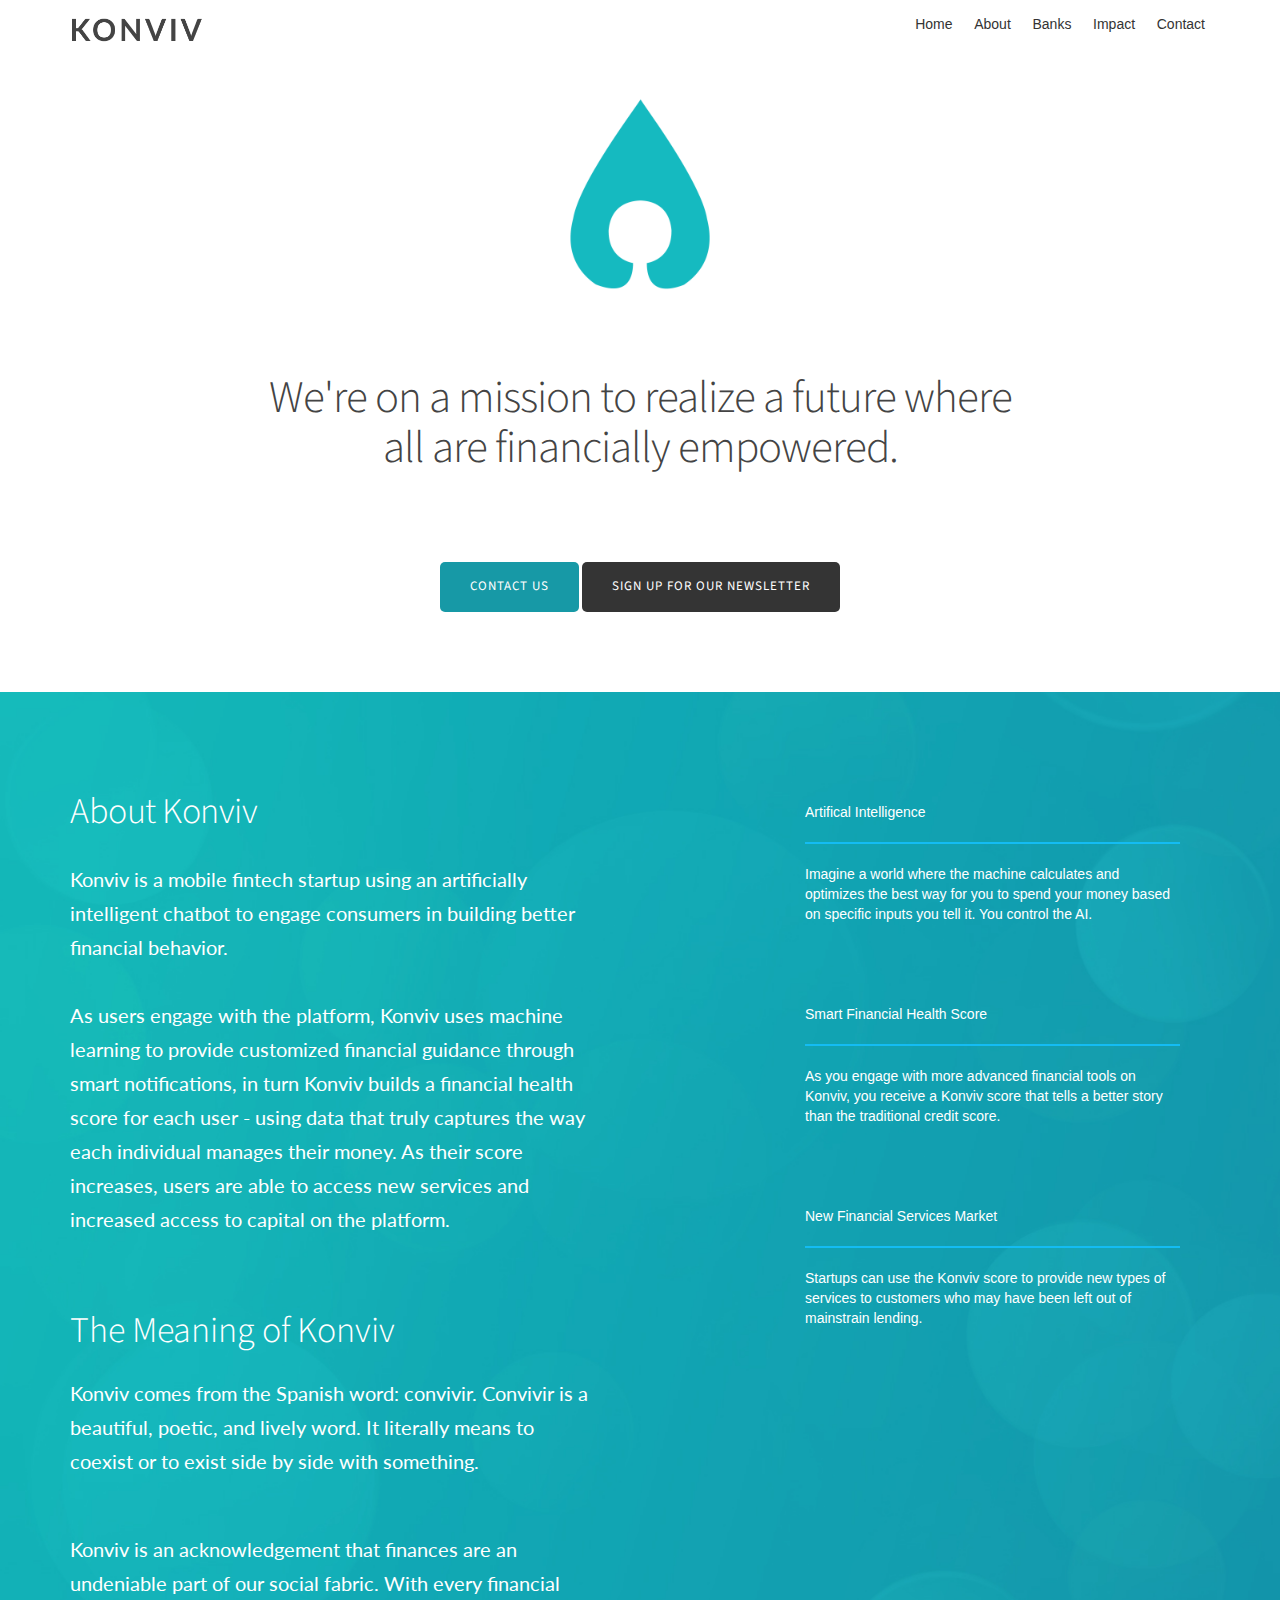
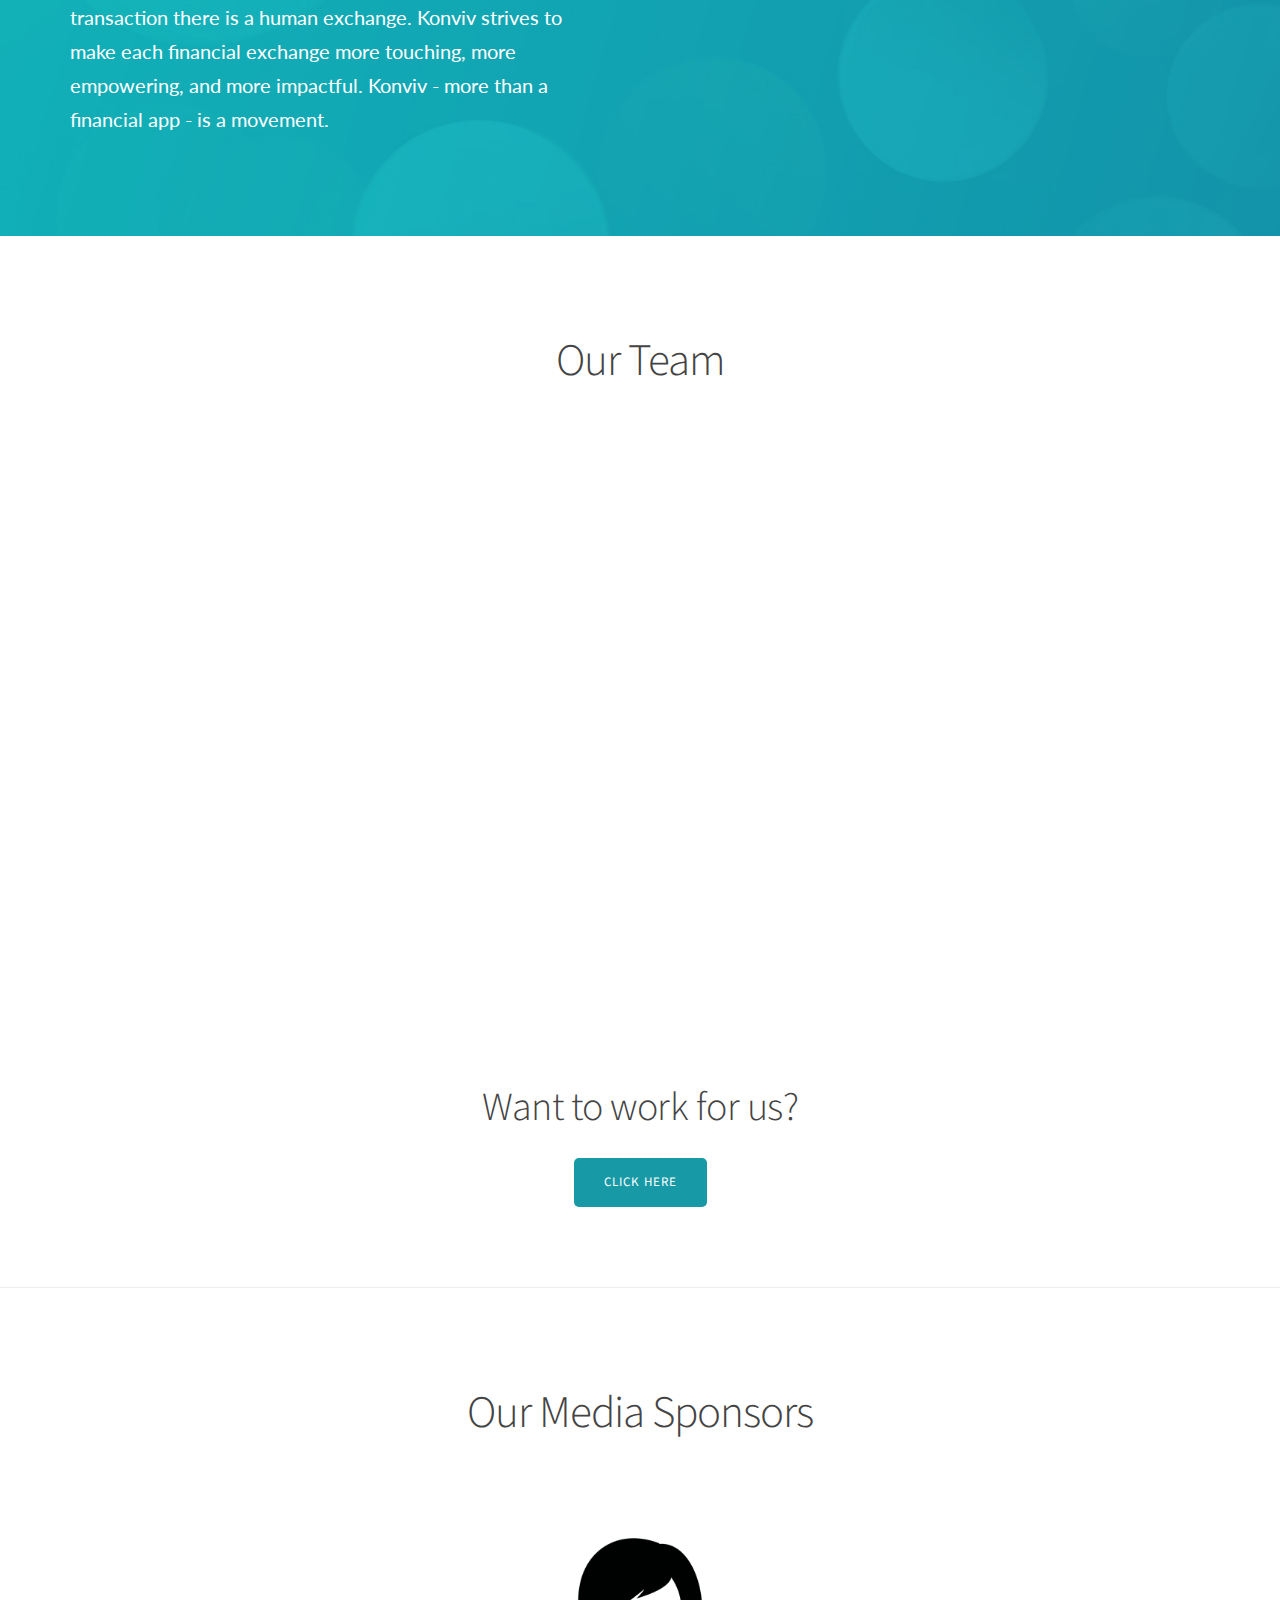
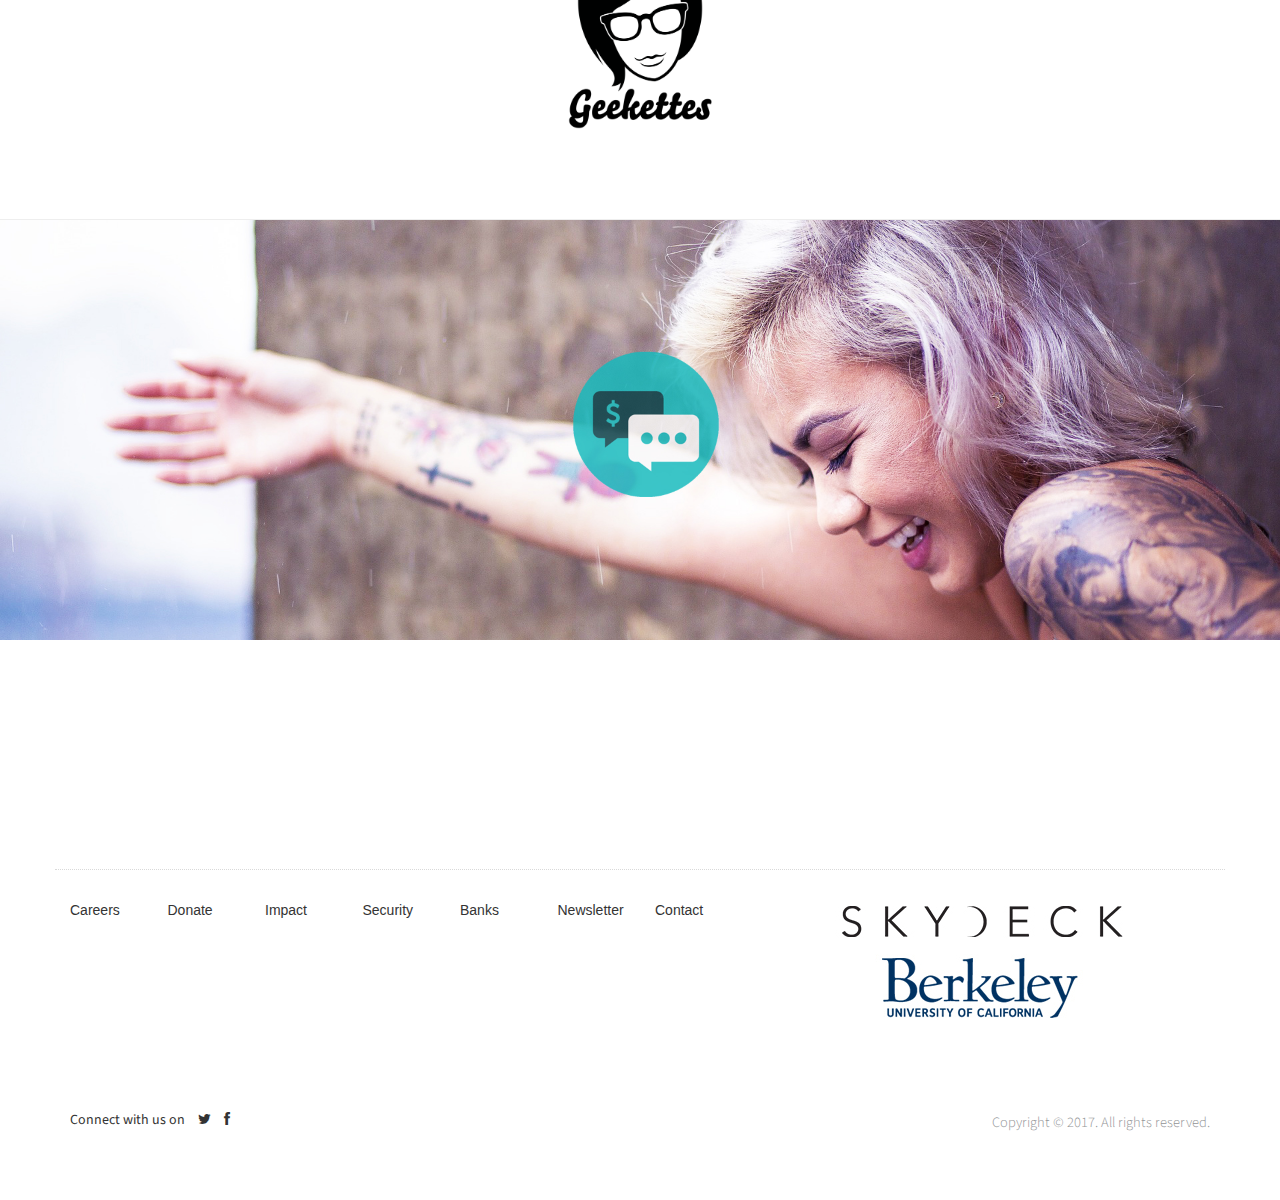
==== about.html @ cd928bea "Upload new website" ====
<!DOCTYPE html>
<html lang="en"><head>
  <meta charset="utf-8">
  <title>Konviv </title>
  <meta name="keywords" content="Startup, Impact, Financial Inclusion, Fintech">
  <meta name="description" content="A financial buddy in your pocket!">
  <meta name="viewport" content="width=device-width, initial-scale=1.0, maximum-scale=1.0, user-scalable=no">
  
  <meta property="og:title" content="">
	<meta property="og:type" content="website">
	<meta property="og:url" content="">
	<meta property="og:site_name" content="">
	<meta property="og:description" content="">

  <!-- Styles -->
  <link rel="stylesheet" href="css/font-awesome.min.css">
  <link rel="stylesheet" href="css/animate.css">
  <link href='http://fonts.googleapis.com/css?family=Raleway:400,100,200,300,500,600,700,800,900|Montserrat:400,700' rel='stylesheet' type='text/css'>
  <link href="https://fonts.googleapis.com/css?family=Lato:300,400,600,700" rel="stylesheet">
  <link href="https://fonts.googleapis.com/css?family=Source+Sans+Pro:400,100,200,300,500,600,700,800" rel="stylesheet">

  <link rel="shortcut icon" type="image/png" href="img/favicon.png"/>
  

  <link rel="stylesheet" href="css/bootstrap.min.css">
  <link rel="stylesheet" href="css/main.css">

  <script src="js/modernizr-2.7.1.js"></script>
  
</head>

<body>
    
    <div class="navbar navbar-inverse navbar-fixed-top">
      <div class="container">
        <div class="navbar-header">
          <button type="button" class="navbar-toggle" data-toggle="collapse" data-target=".navbar-collapse">
            <span class="icon-bar"></span>
            <span class="icon-bar"></span>
            <span class="icon-bar"></span>
          </button>
          <a class="logo" href="index.html"><img src="img/logo.png" style="width:30%;" alt="Logo"></a>
        </div>
        <div class="navbar-collapse collapse">
          <ul class="nav navbar-nav navbar-right">
            <li><a href="index.html">Home</a></li>
            <li><a href="about.html">About</a></li>
            <li><a href="banks.html">Banks</a></li>
            <li><a href="impact.html">Impact</a></li>
            <li><a href="contact.php">Contact</a></li>
          </ul>
        </div><!--/.navbar-collapse -->
      </div>
    </div>

        <section>
      <div class="container">
        <div class="row">
          <div class="col-xs-6">
            <a href="index.html"><img src="img/logob.png" style="width:30%; margin-top:15px;" alt="Logo"></a>
          </div>
          <div class="col-xs-6 signin text-right navbar-nav2 navbar-inverse" style="margin-top:5px;">
            <a href="index.html">Home</a>&nbsp; &nbsp;<a href="about.html">About</a>&nbsp; &nbsp;<a href="banks.html">Banks</a>&nbsp; &nbsp;<a href="impact.html">Impact</a>&nbsp; &nbsp;<a href="contact.php">Contact</a>
          </div>
        </div>
          <div class="row">
        
        <div class="container text-center pad-sm" style="line-height:3.5em;">
        <div class="row">
        <p><img src="img/logonew.png" alt="Logo" style="width:200px; margin-top:-30px;" /></p><br />
          <h1 class="black">We're on a mission to realize a future where <br />all are financially empowered.</h1><br >
           <div style="margin-top:30px;"><a href="contact.php" class="btn btn-primary btn-lg">Contact Us</a>
            <button style="background-color:#343434;" class="btn btn-primary btn-lg" id="open-popup-news" data-easing="easeInOutExpo" data-speed="1250" data-offset="70">Sign Up for our Newsletter</button>
              </div>

        </div>
      </div>

     </div>
      </div>
      </div>
    </section>

       <section id="content-info-about" class="pad-sm">
        <div class="container">
        <div class="row">
        <div class="col-sm-6 wow fadeIn" data-wow-delay="0.4s" style="margin-right:120px; color:white;">

                <h2 class="bottommargin font-body uppercase t300" style="max-width: 800px; font-size: 36px; color:white; font-family:'Source Sans Pro'!important; font-weight:300;">About Konviv</h2><br />

                <p class="lead topmargin-sm nobottommargin" style="max-width:520px; font-weight:400; font-size:20px; line-height: 1.7;">Konviv is a mobile fintech startup using an artificially intelligent chatbot to engage consumers in building better financial behavior. 
                <br /><br />
                As users engage with the platform, Konviv uses machine learning to provide customized financial guidance through smart notifications, in turn Konviv builds a financial health score for each user - using data that truly captures the way each individual manages their money. As their score increases, users are able to access new services and increased access to capital on the platform. </p>

                <br /><br />

                <h3 class="bottommargin font-body uppercase t300" style="max-width: 800px; font-size: 36px; color:white; font-family:'Source Sans Pro'!important; font-weight:300;">The Meaning of Konviv</h3><br />

                <p class="lead topmargin-sm nobottommargin" style="max-width:520px; font-weight:400; font-size:20px; line-height: 1.7;">Konviv comes from the Spanish word: convivir. Convivir is a beautiful, poetic, and lively word. It literally means to coexist or to exist side by side with something. <br /><br /><span style="noshow"Convivir acknowledges that we are all here together and part of the same story and trajectory. It urges us to think of the world, our actions, and our work as more than our own, it is ours.</span></p>

                <p class="lead topmargin-sm nobottommargin noshow" style="max-width:520px; font-weight:400; font-size:20px; line-height: 1.7;">Konviv is an acknowledgement that finances are an undeniable part of our social fabric. With every financial transaction there is a human exchange. Konviv strives to make each financial exchange more touching, more empowering, and more impactful. Konviv - more than a financial app - is a movement.</p>

          </div>
          <div class="col-sm-4 wow fadeIn" data-wow-delay="0.4s" style="color:white; margin-right:20px;">
                  <div style="width:375px; margin:30px;">
                  Artifical Intelligence<br />
                  <hr style="border:1px solid #14bcf3;">
                  <span style="font-size:14px;">Imagine a world where the machine calculates and optimizes the best way for you to spend your money based on specific inputs you tell it. You control the AI.</span>
                  </div>
                  <br />
                <div style="width:375px; margin:30px;">
                  Smart Financial Health Score<br />
                  <hr style="border:1px solid #14bcf3;">
                  <span style="font-size:14px;">As you engage with more advanced financial tools on Konviv, you receive a Konviv score that tells a better story than the traditional credit score.</span>
                  </div>
                  <br />
                  <div style="width:375px; margin:30px;">
                  New Financial Services Market<br />
                  <hr style="border:1px solid #14bcf3;">
                  <span style="font-size:14px;">Startups can use the Konviv score to provide new types of services to customers who may have been left out of mainstrain lending.</span>
                  </div>
                  <br />
                </div>
          </div>
      </div>
      </div>
    </section>

     <section id="team" class="pad-sm" style="border-bottom:1px solid #EEE;">
      <div class="container">
        <div class="row">
        <div class="text-center">
                <h1 class="black" style="margin-bottom:100px;">Our Team</h1>

                <div class="col-sm-4 wow fadeIn" data-wow-delay="0.4s">
                <p><img src="img/luz.png" style="width:150px;" alt="Luz"><br /><br />Luz Gonzalez<br />
                <span style="font-size:14px; color:#999;">Co-Founder, Business Development</span><br /><span style="font-size:12px;"><b><a href="https://www.linkedin.com/in/luz-c-gonzalez-fernandez-00198056">LinkedIn</a></b></span></p>
                </div>

                <div class="col-sm-4 wow fadeIn" data-wow-delay="0.4s">
                <p><img src="img/deep.png" style="width:150px;" alt="Deep"><br /><br />Deep Datta<br />
                <span style="font-size:14px; color:#999;">Co-Founder, Product Development</span><br /><span style="font-size:12px;"><b><a href="https://www.linkedin.com/in/shantanudeepdatta">LinkedIn</a></b></span></p>
                </div>

                <div class="col-sm-4 wow fadeIn" data-wow-delay="0.4s" style="margin-bottom:50px;">
                <p><img src="img/sharon.png" style="width:150px;" alt="Sharon"><br /><br />Sharon Ye<br />
                <span style="font-size:14px; color:#999;">Research Intern</span><br /><span style="font-size:12px;"><b><a href="http://www.linkedin.com/in/sharon-ye">LinkedIn</a></b></span></p>
                </div>

                                <div class="col-sm-4 wow fadeIn" data-wow-delay="0.4s">
                <p><img src="img/brenda.png" style="width:150px;" alt="Sharon"><br /><br />Brenda Estrada<br />
                <span style="font-size:14px; color:#999;">Research / Engineering Intern</span><br /><span style="font-size:12px;"><b><a href="https://www.linkedin.com/in/brendaestrada/">LinkedIn</a></b></span></p>
                </div>

                                <div class="col-sm-4 wow fadeIn" data-wow-delay="0.4s">
                <p><img src="img/kiki.png" style="width:150px;" alt="Sharon"><br /><br />Ki Ki Chan<br />
                <span style="font-size:14px; color:#999;">Engineering Intern</span><br /><span style="font-size:12px;"><b><a href="#">LinkedIn</a></b></span></p>
                </div>

                                <div class="col-sm-4 wow fadeIn" data-wow-delay="0.4s" style="margin-bottom:50px;">
                <p><img src="img/sam.png" style="width:150px;" alt="Sharon"><br /><br />Samuel Zhang<br />
                <span style="font-size:14px; color:#999;">Engineering Intern</span><br /><span style="font-size:12px;"><b><a href="#">LinkedIn</a></b></span></p>
                </div>


                <h2 class="black">Want to work for us?</h2><br /><a href="https://angel.co/konviv/jobs" class="btn btn-primary btn-lg">Click Here</a>

          </div>
        </div>
      </div>
    </section>  

         <section id="sponsors" class="pad-sm" style="border-bottom:1px solid #EEE;">
      <div class="container">
        <div class="row">
        <div class="text-center">
                <h1 class="black" style="margin-bottom:100px;">Our Media Sponsors</h1>
                <p><a href="http://www.geekettes.io/"><img src="img/geekettes.png" alt="Geekettes Logo" style="width:280px;" /></a></p>

          </div>
        </div>
      </div>
    </section>  

    <section id="be-class" class="pad-sm">
      <div class="container">
        <div class="row margin-40 text-center" style="margin-top:150px;">
            <h2 class="bottommargin font-body uppercase t400" style="opacity:0;">.</h2>
         </div>
       </div>
    </section>
    

    <section id="press" class="pad-sm">
      <div class="container">
        <div class="row margin-30 news-container">
          <div class="col-sm-10 col-sm-offset-1 col-md-8 col-md-offset-2 wow fadeInLeft" data-wow-delay="0.8s">
            <a href="#" target="_blank">
            <img class="news-img pull-left" src="img/kate.png" style="width:120px;" alt="Testimonial">
            <br />
            <p class="black" style="font-size:21px;">"I can't wait for others to use Konviv. It was a game changer for me!"<br /><br />
            <small><em>Kate H. - April 27, 2017</em></small></p>
            </a>
            <br />
          </div>
        </div>

       <!-- Footer Links Menu -->
          <div class="row">
            <div class="col-sm-1"><a href="https://angel.co/konviv/jobs">Careers</a></div>
            <div class="col-sm-1"><a href="donate/index.html">Donate</a></div>
            <div class="col-sm-1"><a href="impact.html">Impact</a></div>
            <div class="col-sm-1"><a href="banks.html#be-class-pci">Security</a></div>
            <div class="col-sm-1"><a href="banks.html">Banks</a></div>
            <div class="col-sm-1"><a href="index.html#newsletter">Newsletter</a></div>
            <div class="col-sm-1"><a href="contact.php">Contact</a></div>
            <div class="col-sm-3" style="margin:-10px 0px -50px 50px;"><a href="http://skydeck.berkeley.edu/"><img src="img/skydeck.jpg" /></a></div>
          </div>
            <!-- End Footer Links Menu -->
      </div>

    </section>
    
    
    <footer>
      <div class="container">
        
        <div class="row">
          <div class="col-sm-8 margin-20">
            <ul class="list-inline social">
              <li>Connect with us on</li>
              <li><a href="https://twitter.com/konviv_co"><i class="fa fa-twitter"></i></a></li>
              <li><a href="https://www.facebook.com/konvivdotcom/"><i class="fa fa-facebook"></i></a></li>
            </ul>
          </div>
          

          <div class="col-sm-4 text-right">
            <p><small>Copyright &copy; 2017. All rights reserved. <br>

          </div>
        </div>
        
      </div>
    </footer>
    
    <!-- Javascript
    ================================================== -->
    <!-- Placed at the end of the document so the pages load faster -->
    <script src="//ajax.googleapis.com/ajax/libs/jquery/1.11.0/jquery.min.js"></script>
    <script>window.jQuery || document.write('<script src="js/jquery-1.11.0.min.js"><\/script>')</script>
    <script src="js/wow.min.js"></script>
    <script src="js/bootstrap.min.js"></script>
    <script src="js/main.js"></script>

    <!-- Mailchimp Javascript 
    =================================================== -->
    <!-- Mailchimp Popup
  ============================================= -->
  
<!-- Popup Newsletter -->
  <script type="text/javascript" src="http://s3.amazonaws.com/downloads.mailchimp.com/js/signup-forms/popup/embed.js" data-dojo-config="usePlainJson: true, isDebug: false"></script>
  <script>
      function showMailingPopUp() {
          require(["mojo/signup-forms/Loader"], function(L) { L.start({"baseUrl":"mc.us14.list-manage.com","uuid":"bbe6edd96b05a24089b614b98","lid":"a636b8f6cd"}) })
          document.cookie = "MCEvilPopupClosed=; expires=Thu, 01 Jan 1970 00:00:00 UTC";
      };
      document.getElementById("open-popup-news").onclick = function() {showMailingPopUp()};
  </script>
<!-- End Demo ============= -->

    </body>
</html>
---- css/main.css ----
/* ==========================================================================
   Global styles
   ========================================================================== */
h1, h2, h3, h4, h5, h6, p, .btn, .navbar-nav a, .form-control, .list-inline, small, #pricing {
  font-family: 'Source Sans Pro', sans-serif;
}

p, .lead {
	font-family: 'Lato', sans-serif;
}

h1 {
  font-size: 45px;
  line-height: 50px;
  letter-spacing: -1px;
  color: #ffffff;
  font-weight: 300;
}

h2 {
  font-size: 40px;
  line-height: 40px;
  letter-spacing: -0.5px;
  color: #ffffff;
  font-weight: 300;
}

h3 {
  font-size: 16px;
  line-height: 30px;
  letter-spacing: 0px;
  color: #231f20;
  font-weight: 300;
}

.lead {
  font-size: 21px;
  line-height: 26px;
  color: #ffffff;
  font-weight: 300;
}

p {
  font-size: 17px;
  line-height: 22px;
  color: #929496;
  font-weight: 300;
}

/*------------------Utilities---------------------*/
a {
  color: inherit;
  font-weight: inherit;
  font-size: inherit;
  text-decoration: none;
}

a:hover, a:focus {
  text-decoration: none;
  color: #231f20;
  -webkit-transition: all 0.35s ease-in-out;
  -moz-transition: all 0.35s ease-in-out;
  -o-transition: all 0.35s ease-in-out;
  transition: all 0.35s ease-in-out;
}

.fa-lg {
  font-size: 1.33333em;
  line-height: 0.75em;
  vertical-align: -10%;
}

::selection {
	background: #231f20; /* Safari */
	color: #FFFFFF;
}
::-moz-selection {
	background: #231f20; /* Firefox */
	color: #FFFFFF;
}


/*------------------Buttons---------------------*/
.btn:focus {
  outline: 0px auto -webkit-focus-ring-color;
  outline: none;
}

.btn {
  text-transform: uppercase;
  border-radius: 5px;
  border: none;
}

.btn-lg {
  font-size: 13px;
  line-height: 1.33;
  padding: 16px 30px;
  font-weight: 400;
  letter-spacing: 1px;
}

.btn-sm {
  font-size: 11px;
  line-height: 1.33;
  padding: 10px 18px;
  font-weight: 400;
}

.btn-wide {
  width: 100%;
  font-size: 13px;
  line-height: 1.33;
  padding: 18px 28px;
  font-weight: 400;
  letter-spacing: 1px;
}

.btn-primary {
  background-color:#1799a6;
  color: #ffffff;
}

.btn-primary:hover, .btn-primary:focus, .btn-primary:active, .btn-primary.active {
  background-color: #8be2e5;
  color: #ffffff;
  -webkit-transition: all 0.35s ease-in-out;
  -moz-transition: all 0.35s ease-in-out;
  -o-transition: all 0.35s ease-in-out;
  transition: all 0.35s ease-in-out;
}

.btn-secondary {
  background-color: #ffffff;
  color: #231f20;
  border: 1px solid #333333;
}

.btn-secondary:hover, .btn-secondary:focus, .btn-secondary:active, .btn-secondary.active {
  background-color: #ededed;
  color: #231f20;
  -webkit-transition: all 0.35s ease-in-out;
  -moz-transition: all 0.35s ease-in-out;
  -o-transition: all 0.35s ease-in-out;
  transition: all 0.35s ease-in-out;
}




/*-----------------Margins------------------*/
.margin-0 {
    margin-bottom: 0 !important;
}
.margin-10 {
    margin-bottom: 10px !important;
}
.margin-15 {
    margin-bottom: 15px !important;
}
.margin-20 {
    margin-bottom: 20px !important;
}
.margin-30 {
    margin-bottom: 30px !important;
}
.margin-40 {
    margin-bottom: 40px !important;
}
.margin-50 {
    margin-bottom: 50px !important;
}
.margin-60 {
    margin-bottom: 60px !important;
}
.margin-70 {
    margin-bottom: 70px !important;
}
.margin-80 {
    margin-bottom: 80px !important;
}
.margin-90 {
    margin-bottom: 90px !important;
}
.margin-100 {
    margin-bottom: 100px !important;
}


/*-----------------Colors------------------*/

.black {
  color: #444444;
}

.blue {
  color: #1799a6;
}

.white {
  color: #ffffff;
}

.black-bg {
  background: #231f20;
}

.blue-bg {
  background: #1799a6;
}

.white-bg {
  background: #ffffff;
}

.purple-bg {
	background: #0abaff;
}



/* ==========================================================================
   Nav Styles
   ========================================================================== */

.navbar {
    border: 0px solid rgba(0, 0, 0, 0);
    background: #1799a6;
    margin: auto;
    min-height: 60px;
    padding-top: 8px;
    position: fixed;
    top: -78px;
    transition: top 0.4s ease 0s;
}

.navbar.open {
    top: 0;
}

.navbar-inverse .navbar-nav > li > a, .navbar-nav a {
    color: #ffffff;
    font-size: 16px;
    padding-right:10px;
    letter-spacing: 1px;
}

.navbar-inverse .navbar-nav > li > a:hover {
    color: #ffffff;
    opacity: 0.6;
}

.nav > li > a {
    position: relative;
    display: block;
    padding: 10px 10px;
}

.navbar-inverse .navbar-collapse, .navbar-inverse .navbar-form {
    border-color: #4ec3cd;
}

.navbar-inverse .navbar-toggle {
    border-color: transparent;
}

.logo img {
	margin-top: 6px;
}

.navbar-inverse .navbar-nav2 > li > a:hover {
    color: #000;
    padding:0px 10px;
}

div.col-xs-6.signin.text-right.navbar-nav2.navbar-inverse > a {
  padding:0px 5px;
}


/* ==========================================================================
   Main styles
   ========================================================================== */
header {
  background: url(../img/header-bg.jpg) no-repeat center center;
  width: 100%;
  padding: 20px 10px 50px 10px;
  height: 110vh;
  overflow: hidden;
  background-size: cover;
  -webkit-background-size: cover;
  -moz-background-size: cover;
  -o-background-size: cover;
}

#second-info {
  background: url('../img/user.png') no-repeat center center;
  overflow: hidden;
  background-size: cover;
  -webkit-background-size: cover;
  -moz-background-size: cover;
  -o-background-size: cover;
}

.header-info {
  position: absolute;
  bottom: 0;
  width: 100%;
  left: 0;
  right: 0;
  margin-left: 0px;
  margin-bottom: 12%;
}

#finance {
  background-color: white;
  color:#444;
}

#be-class {
  background: url('../img/hip.jpg') no-repeat center center;
    overflow: hidden;
  background-size: cover;
  -webkit-background-size: cover;
  -moz-background-size: cover;
  -o-background-size: cover;
}


#be-class-pci {
  background: url('../img/pci.jpg') no-repeat center center;
    overflow: hidden;
  background-size: cover;
  -webkit-background-size: cover;
  -moz-background-size: cover;
  -o-background-size: cover;
}

#be-class-2 {
  background: url('../img/hip2.jpg') no-repeat;
    overflow: hidden;
  background-size: cover;
  -webkit-background-size: cover;
  -moz-background-size: cover;
  -o-background-size: cover;
}

#be-class-work {
  background: url('../img/hip3.jpg') no-repeat;
    overflow: hidden;
  background-size: cover;
  -webkit-background-size: cover;
  -moz-background-size: cover;
  -o-background-size: cover;
}

#be-the-third {
    background: url('../img/be-the-second-bg.jpg') no-repeat;
    overflow: hidden;
  background-size: cover;
  -webkit-background-size: cover;
  -moz-background-size: cover;
  -o-background-size: cover;
}

#content-info-about {
  background: url('../img/be-the-second-bg.jpg') no-repeat;
    overflow: hidden;
  background-size: cover;
  -webkit-background-size: cover;
  -moz-background-size: cover;
  -o-background-size: cover;
}


.signin {
  padding-top: 9px;
}

.mouse-icon {
    border: 2px solid #fff;
    border-radius: 16px;
    display: block;
    height: 50px;
    margin: -100px auto 50px;
    position: relative;
    width: 30px;
    z-index: 10;
}
.mouse-icon .scroll {
    animation-delay: 0s;
    animation-duration: 1s;
    animation-iteration-count: infinite;
    animation-name: scrolling;
    animation-play-state: running;
    animation-timing-function: linear;
}
.mouse-icon .scroll {
    background: #fff none repeat scroll 0 0;
    border-radius: 10px;
    height: 10px;
    margin-left: auto;
    margin-right: auto;
    position: relative;
    top: 4px;
    width: 4px;
}
@keyframes scrolling {
0% {
    opacity: 0;
    top: 5px;
}
30% {
    opacity: 1;
    top: 10px;
}
100% {
    opacity: 0;
    top: 25px;
}
}

.pad-xl {
	padding: 200px 0px;
}

.pad-lg {
	padding: 160px 0px;
}

.pad-sm {
	padding: 80px 0px;
}

.pad-xs {
	padding: 30px 0px;
}

#impact {
  background: url(../img/toms.jpg) no-repeat center center fixed;
    min-height: 300px;
  -webkit-background-size: cover;
  -moz-background-size: cover;
  -o-background-size: cover;
  background-size: cover;
  color:white;
}

#join {
  background: url(../img/impact.jpg) no-repeat center center fixed;
    min-height: 300px;
  -webkit-background-size: cover;
  -moz-background-size: cover;
  -o-background-size: cover;
  background-size: cover;
  color:white;
}

#be-the-first {
  background: #14b2bb;
  min-height: 300px;
  -webkit-background-size: cover;
  -moz-background-size: cover;
  -o-background-size: cover;
  background-size: cover;
}

#values-list {
  background: url(../img/be-the-second-bg.jpg) #231f20 no-repeat center center fixed;
  min-height: 300px;
  -webkit-background-size: cover;
  -moz-background-size: cover;
  -o-background-size: cover;
  background-size: cover;
}

hr.line {
	width: 100%;
	border: 2px solid;
}

.purple {
	border-color: #67869b;
	color: #67869b;
}

.blue {
	border-color: #1799a6;
	color: #1799a6
}

.yellow {
	border-color: #fdc05d;
	color: #fdc05d;
}

.iphone {
    position: relative;
    height: 200px;
}

.iphone img {
    margin: 0 auto;
    position: absolute;
    left: 0;
    right: 0;
    width: 100%;
    max-width: 440px;
}


#invite {
  background: #f2f2f2;
}

.fa-envelope-o {
  color: #4ec3cd;
  font-size: 22px;
  display: block;
  padding-top: 15px;
  width: 60px;
  height: 60px;
  border: 2px solid #4ec3cd;
  -moz-border-radius: 30px;
  -o-border-radius: 30px;
  -webkit-border-radius: 30px;
  border-radius: 30px;
  margin: auto;
}

.news-container {
  padding: 10px 0px 20px;
  border-bottom: 1px dotted #d9d9d9;
}

.news-img {
  padding-right: 20px;
}

footer {
  background: #ffffff;
  padding: 40px 0px;
}

.social li a:hover {
  opacity: 0.5;
}

.cbox {
  padding:25px;
  background-color:#f0d65f;
  margin:10px;
  text-align:center;
  vertical-align:center;
  border-radius:15px;
  width:240px;
  height:240px;
}
/*---------------Pricing Tables-------------------*/


#pricing {
  background: #1799a6;
}

.pricing-container {
  padding-left: 0px;
  padding-right: 0px;
}

.pricing-table {
  background: transparent;
  margin-bottom: 50px;
  margin-top: 0px;
  -webkit-transition: all 0.25s ease-in-out;
  -moz-transition: all 0.25s ease-in-out;
  -o-transition: all 0.25s ease-in-out;
  transition: all 0.25s ease-in-out;
}
.pricing-table.active {
  box-shadow: 0px 0px 12px rgba(41,46,50,0.6); 
  position: absolute;
  margin: auto;
  z-index: 200;
  border-top-left-radius: 10px;
  border-top-right-radius: 10px;
}

.pricing-table:hover {
  margin-top: -10px;
  -webkit-transition: all 0.25s ease-in-out;
  -moz-transition: all 0.25s ease-in-out;
  -o-transition: all 0.25s ease-in-out;
  transition: all 0.25s ease-in-out;
}

.pricing-table li {
  padding-left: 20px;
  padding-right: 20px;
}

.headline {
  background: #231f20;
  color: #FFFFFF;
  padding: 10px;
  border-top-left-radius: 10px;
  border-top-right-radius: 10px;
}

.price {
    background: none repeat scroll 0 0 #231f20;
    color: #FFFFFF;
    font-size: 32px;
    font-weight: bold;
    padding-bottom: 20px;
    padding-top: 20px;
}


.pricing-table:hover li.price  {
  background: #303236;
  -webkit-transition: all 0.85s ease-in-out;
  -moz-transition: all 0.85s ease-in-out;
  -o-transition: all 0.85s ease-in-out;
  transition: all 0.85s ease-in-out;
}

.price small {
  font-weight: 300;
  color: #929496;
}

.info {
  padding-top: 20px;
  padding-bottom: 20px;
  font-weight: 300;
  font-size: 13px;
  color: #929496;
  background: #ffffff;
}

.features {
  color: #231f20;
  font-weight: bold;
  padding-top: 12px;
  padding-bottom: 15px;
  border-bottom: 1px dotted #E8EAEA;
  background: #ffffff
}

.features.first {
  border-top: 1px dotted #E8EAEA;
}

.features.last {
  padding-top: 17px;
  padding-bottom: 20px;
}

.features.last a {
	color: #1799a6;
	font-size: 14px;
	letter-spacing: 1px;
}

.pricing-container .btn {
    border-radius: 0;
}




/* ==========================================================================
   Form styles
   ========================================================================== */
.form-control {
    background-color: #FFFFFF;
    background-image: none;
    border: 1px solid #EDEDED;
    border-radius: 4px;
    color: #929496;
    display: block;
    font-size: 15px;
    height: 60px;
    line-height: 1.42857;
    padding: 6px 12px;
    transition: border-color 0.15s ease-in-out 0s, box-shadow 0.15s ease-in-out 0s;
}

.form-control::-moz-placeholder {
    color: #d9d9d9;
    font-size: 15px;
    opacity: 1;
}

.form-control::-webkit-placeholder, .form-control::-o-placeholder {
    color: #d9d9d9;
    font-size: 15px;
    opacity: 1;
}

.form-control::-o-placeholder {
    color: #d9d9d9;
    font-size: 15px;
    opacity: 1;
}




/* ==========================================================================
   Mobile styles
   ========================================================================== */
/* Landscape phones and down */
@media (max-width: 480px) { 

.btn-lg {
  font-size: 12.5px;
  line-height: 1.33;
  padding: 16px 13px;
  letter-spacing: 0px;
}

#mobiletop {
  display:none;
}

#buckets-example {
  display:none;
}

#toprow {
  margin-top:-75px!important;
}


.btn-wide {
  width: 100%;
  font-size: 12.5px;
  line-height: 1.33;
  padding: 16px 13px;
  letter-spacing: 0px;
}

#be-the-first { 
      background-attachment: scroll;
  }

}


/* Landscape phone to portrait tablet */
@media (min-width: 481px) and (max-width: 767px) { 

#be-the-first { 
      background-attachment: scroll;
  }

}

div.col-xs-6.signin.text-right.navbar-nav {
  
}


/* Portrait tablet to landscape and desktop */
@media (min-width: 768px) and (max-width: 991px) {

#be-the-first { 
      background-attachment: scroll;
  }
  
}



/* Desktops and laptops ----------- */
@media (min-width: 992px) and (max-width: 1199px) {

}
     


/* Large screens ----------- */
@media (min-width: 1200px) and (max-width: 3000px) {

}
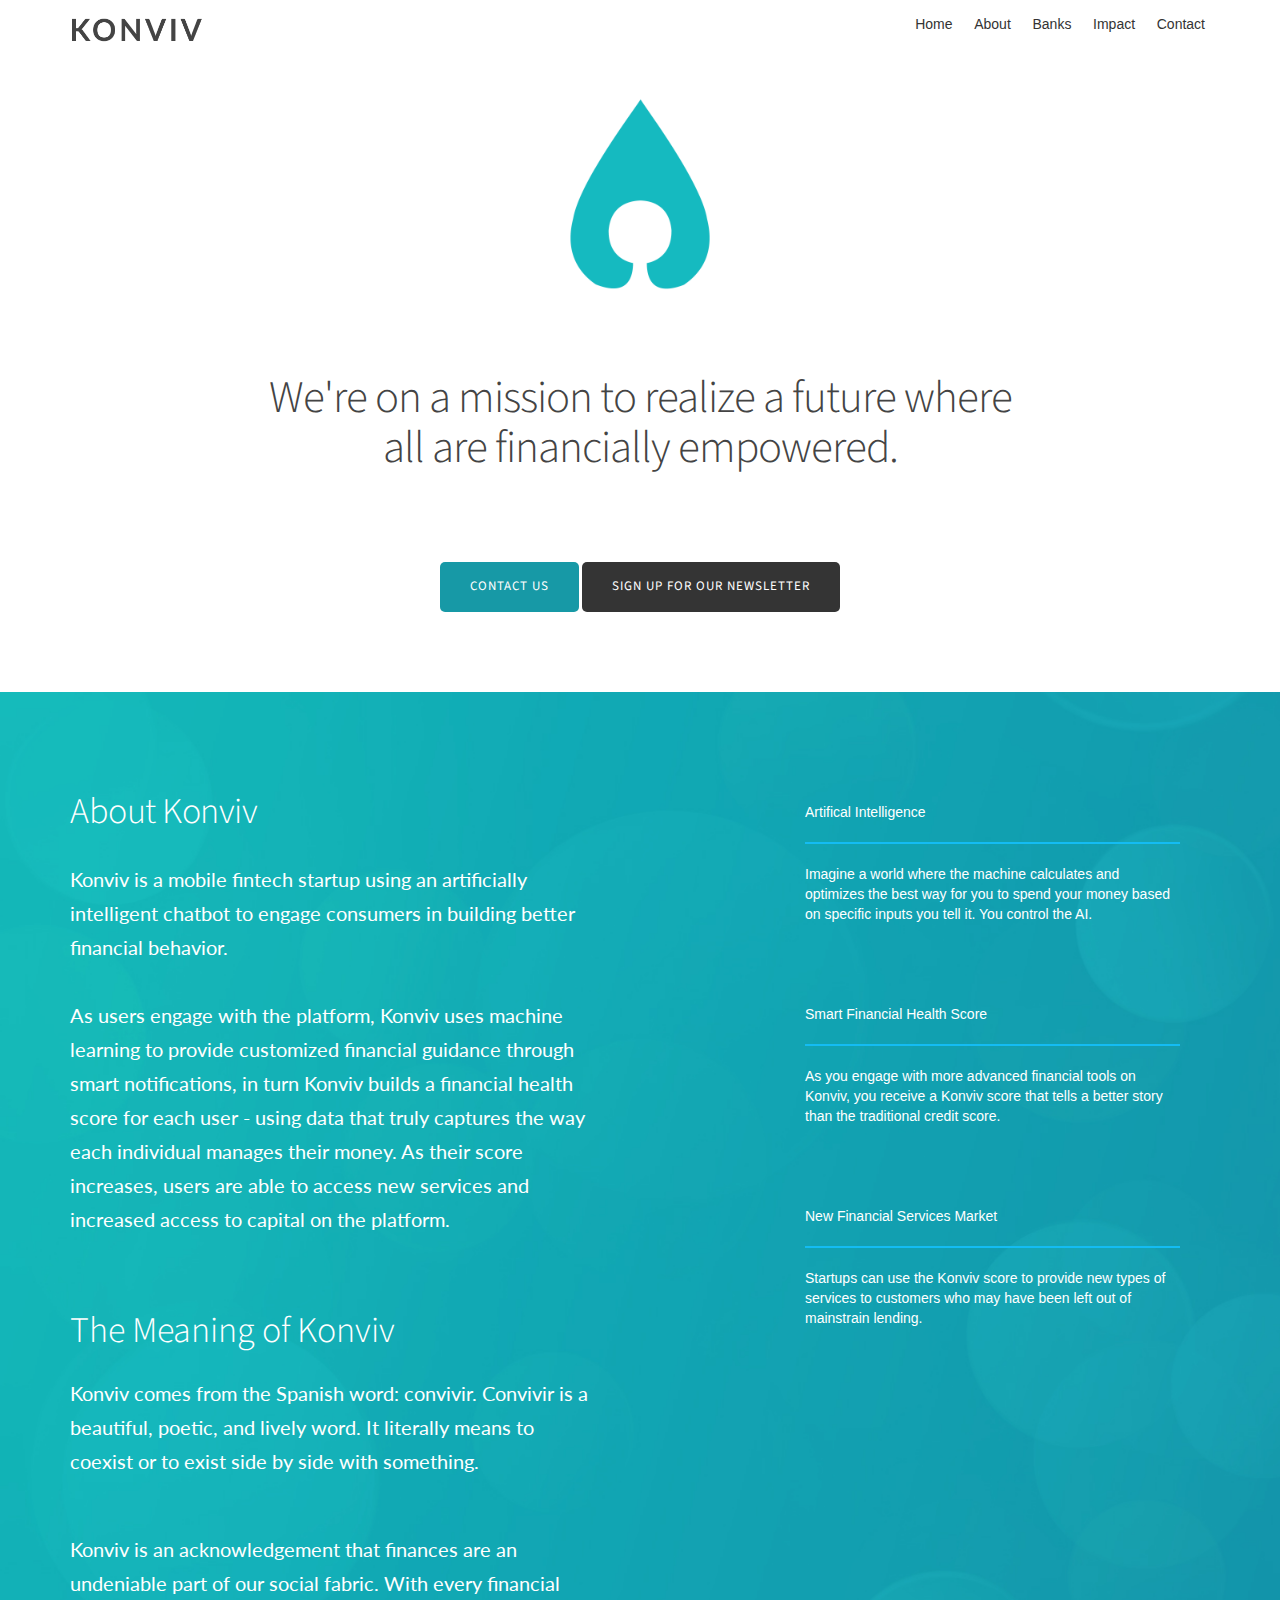
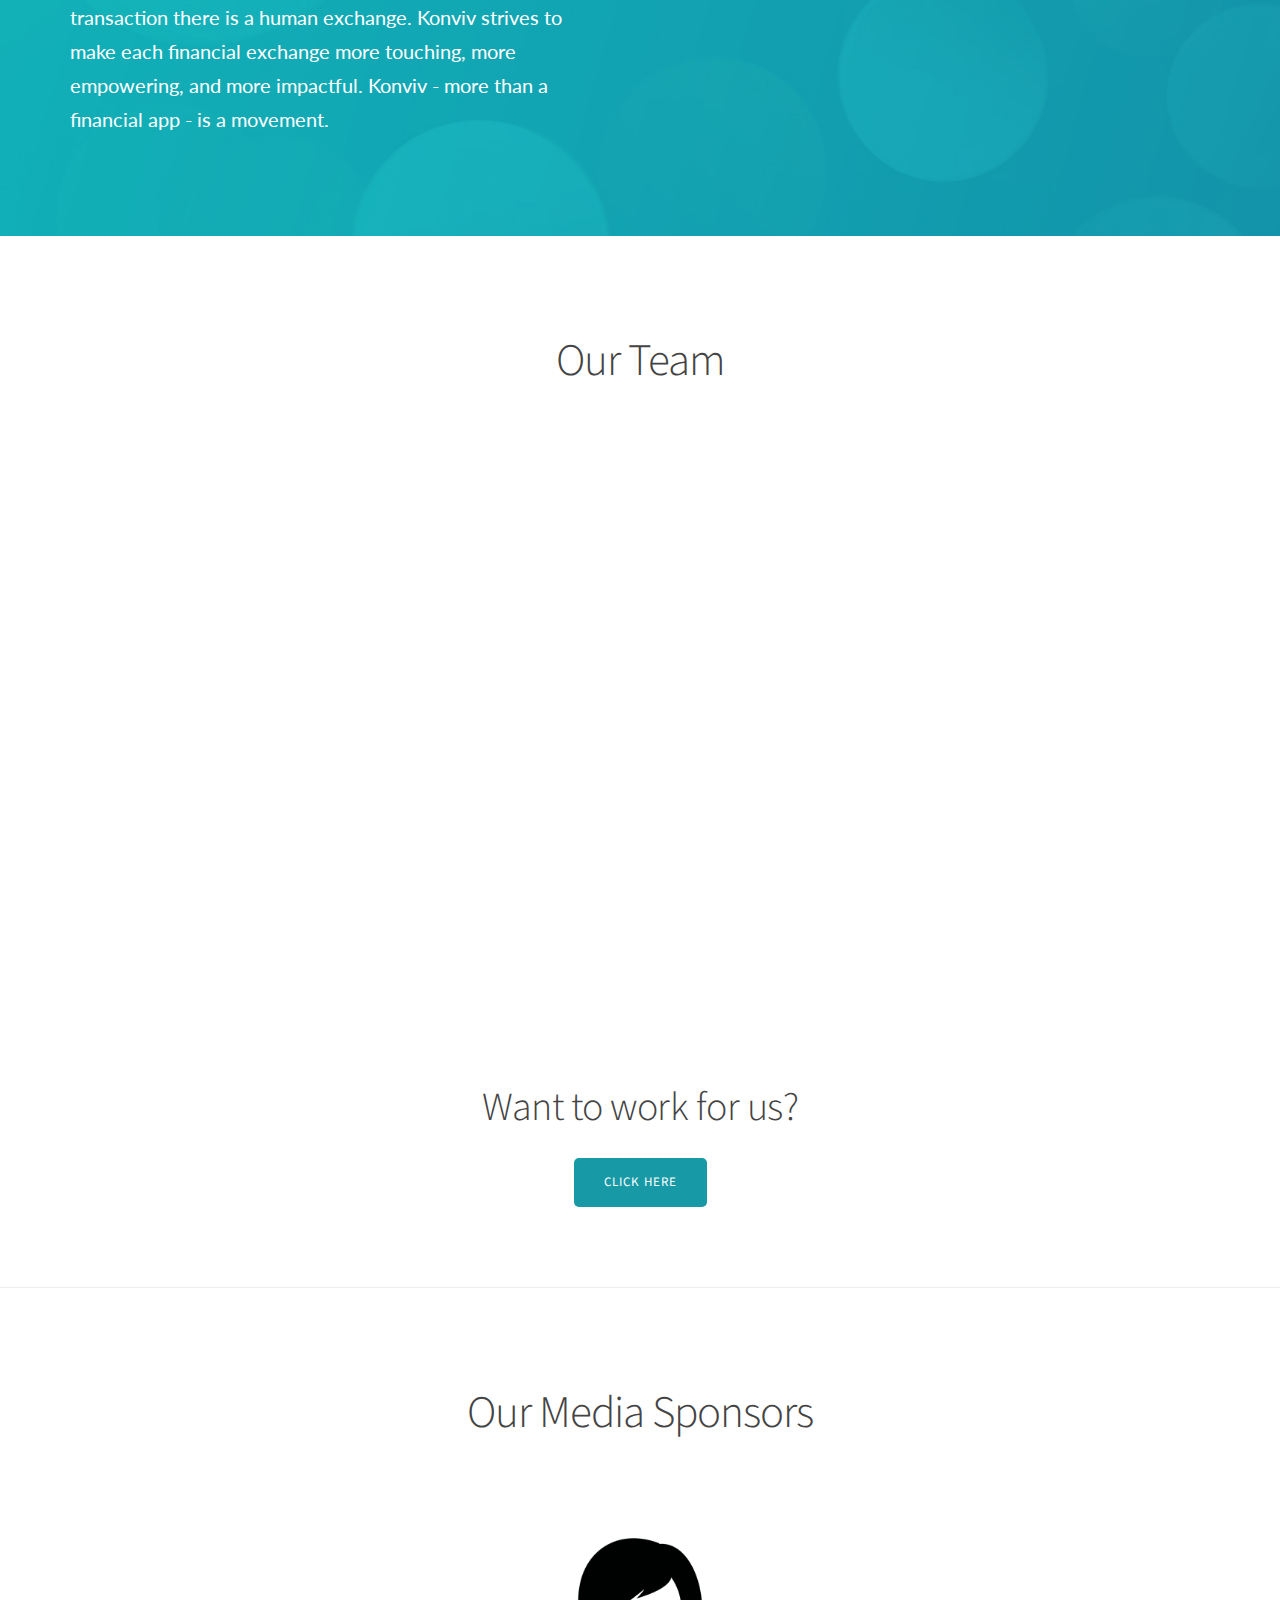
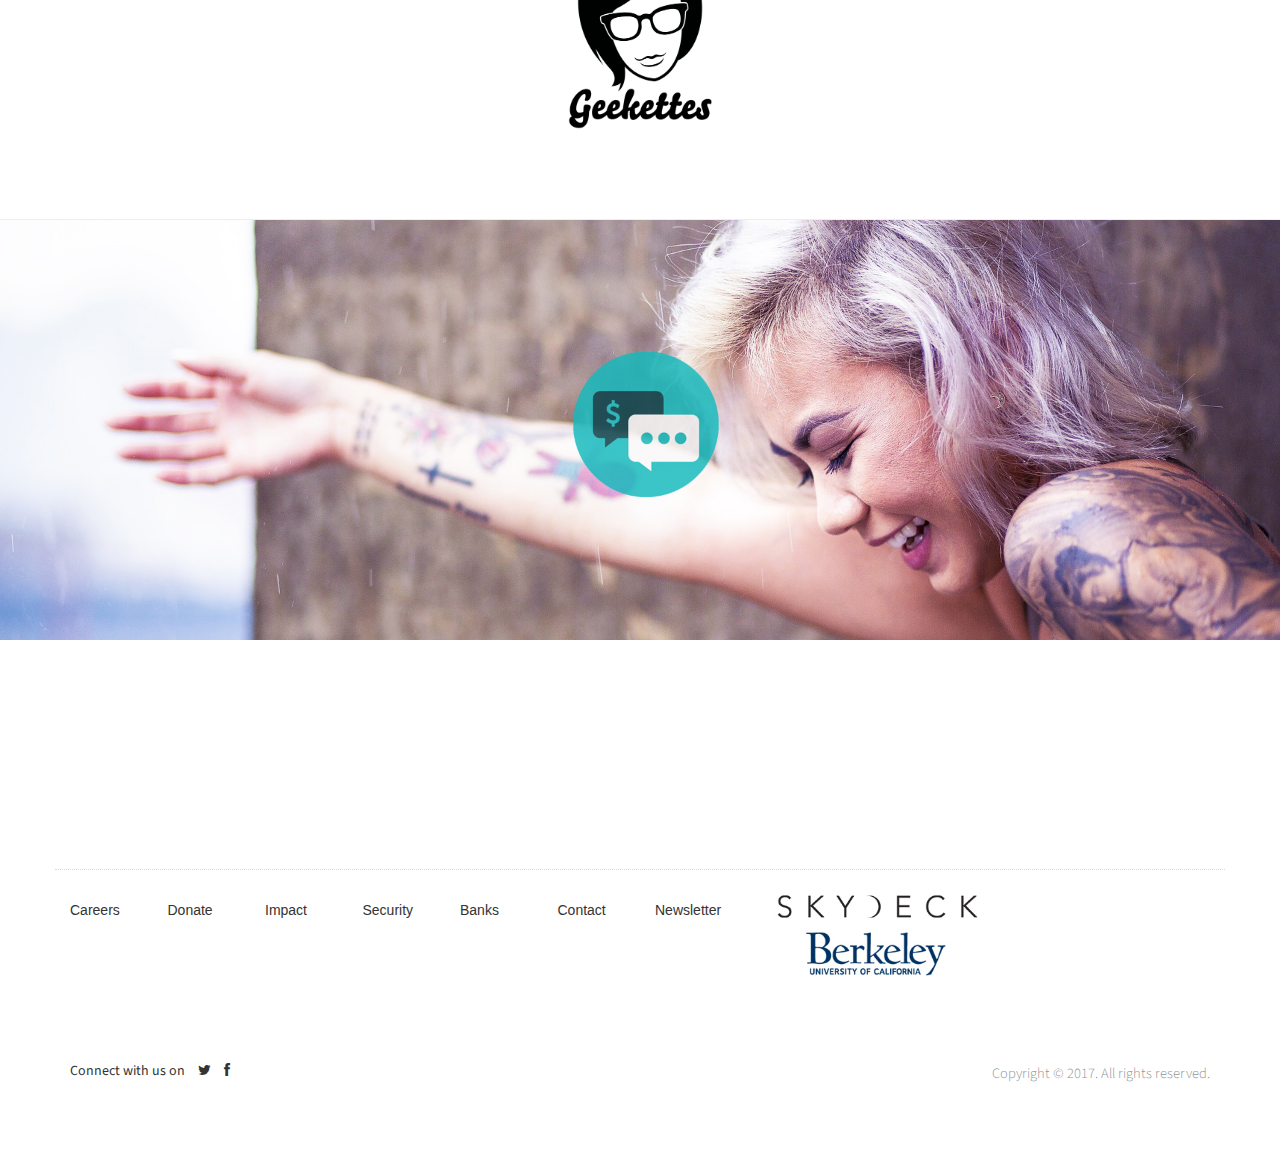
==== commit e2905dd2: "Update" ====
--- a/about.html
+++ b/about.html
@@ -212,9 +212,9 @@
             <div class="col-sm-1"><a href="impact.html">Impact</a></div>
             <div class="col-sm-1"><a href="banks.html#be-class-pci">Security</a></div>
             <div class="col-sm-1"><a href="banks.html">Banks</a></div>
-            <div class="col-sm-1"><a href="index.html#newsletter">Newsletter</a></div>
             <div class="col-sm-1"><a href="contact.php">Contact</a></div>
-            <div class="col-sm-3" style="margin:-10px 0px -50px 50px;"><a href="http://skydeck.berkeley.edu/"><img src="img/skydeck.jpg" /></a></div>
+            <div class="col-sm-1"><a href="#newsletter">Newsletter</a></div>
+            <div class="col-sm-3" style="margin:-16px 0px -50px -3px;"><a href="http://skydeck.berkeley.edu/"><img src="img/skydeck.jpg" style="width:95%;" /></a></div>
           </div>
             <!-- End Footer Links Menu -->
       </div>
